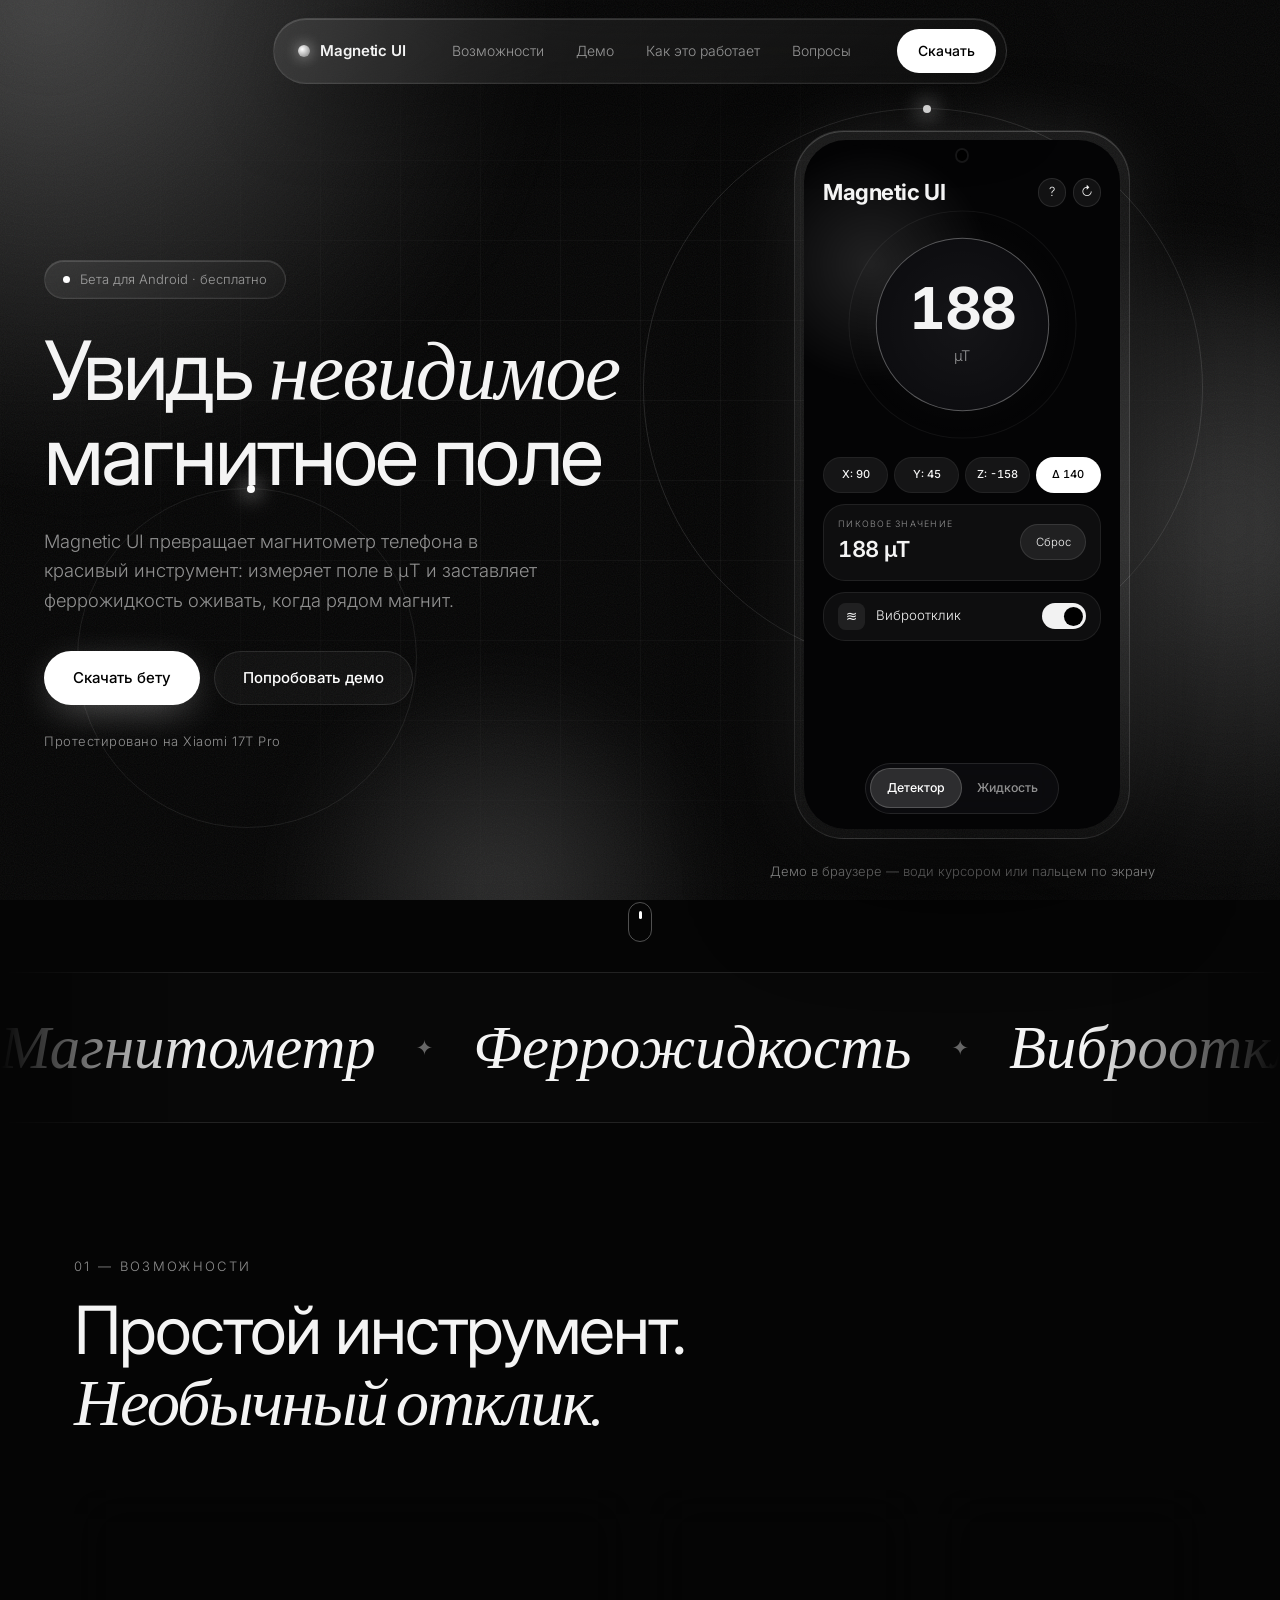
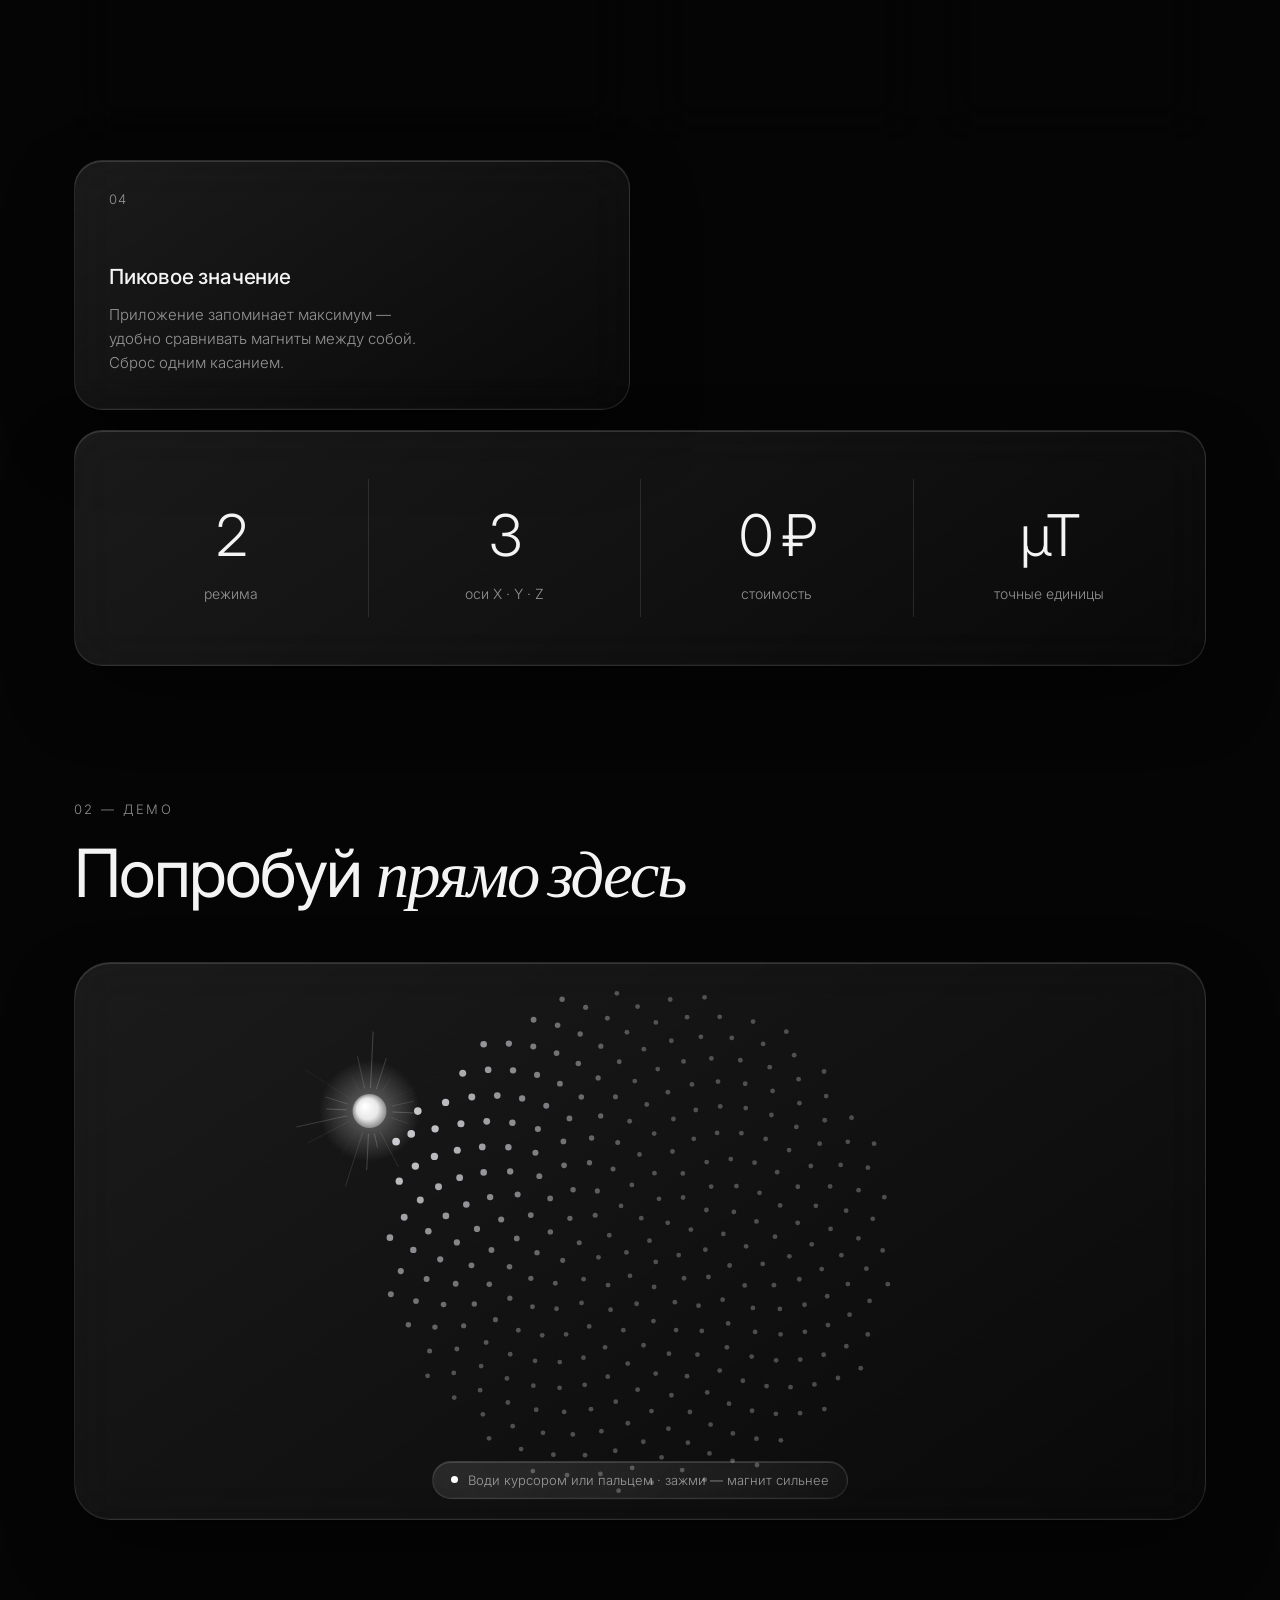
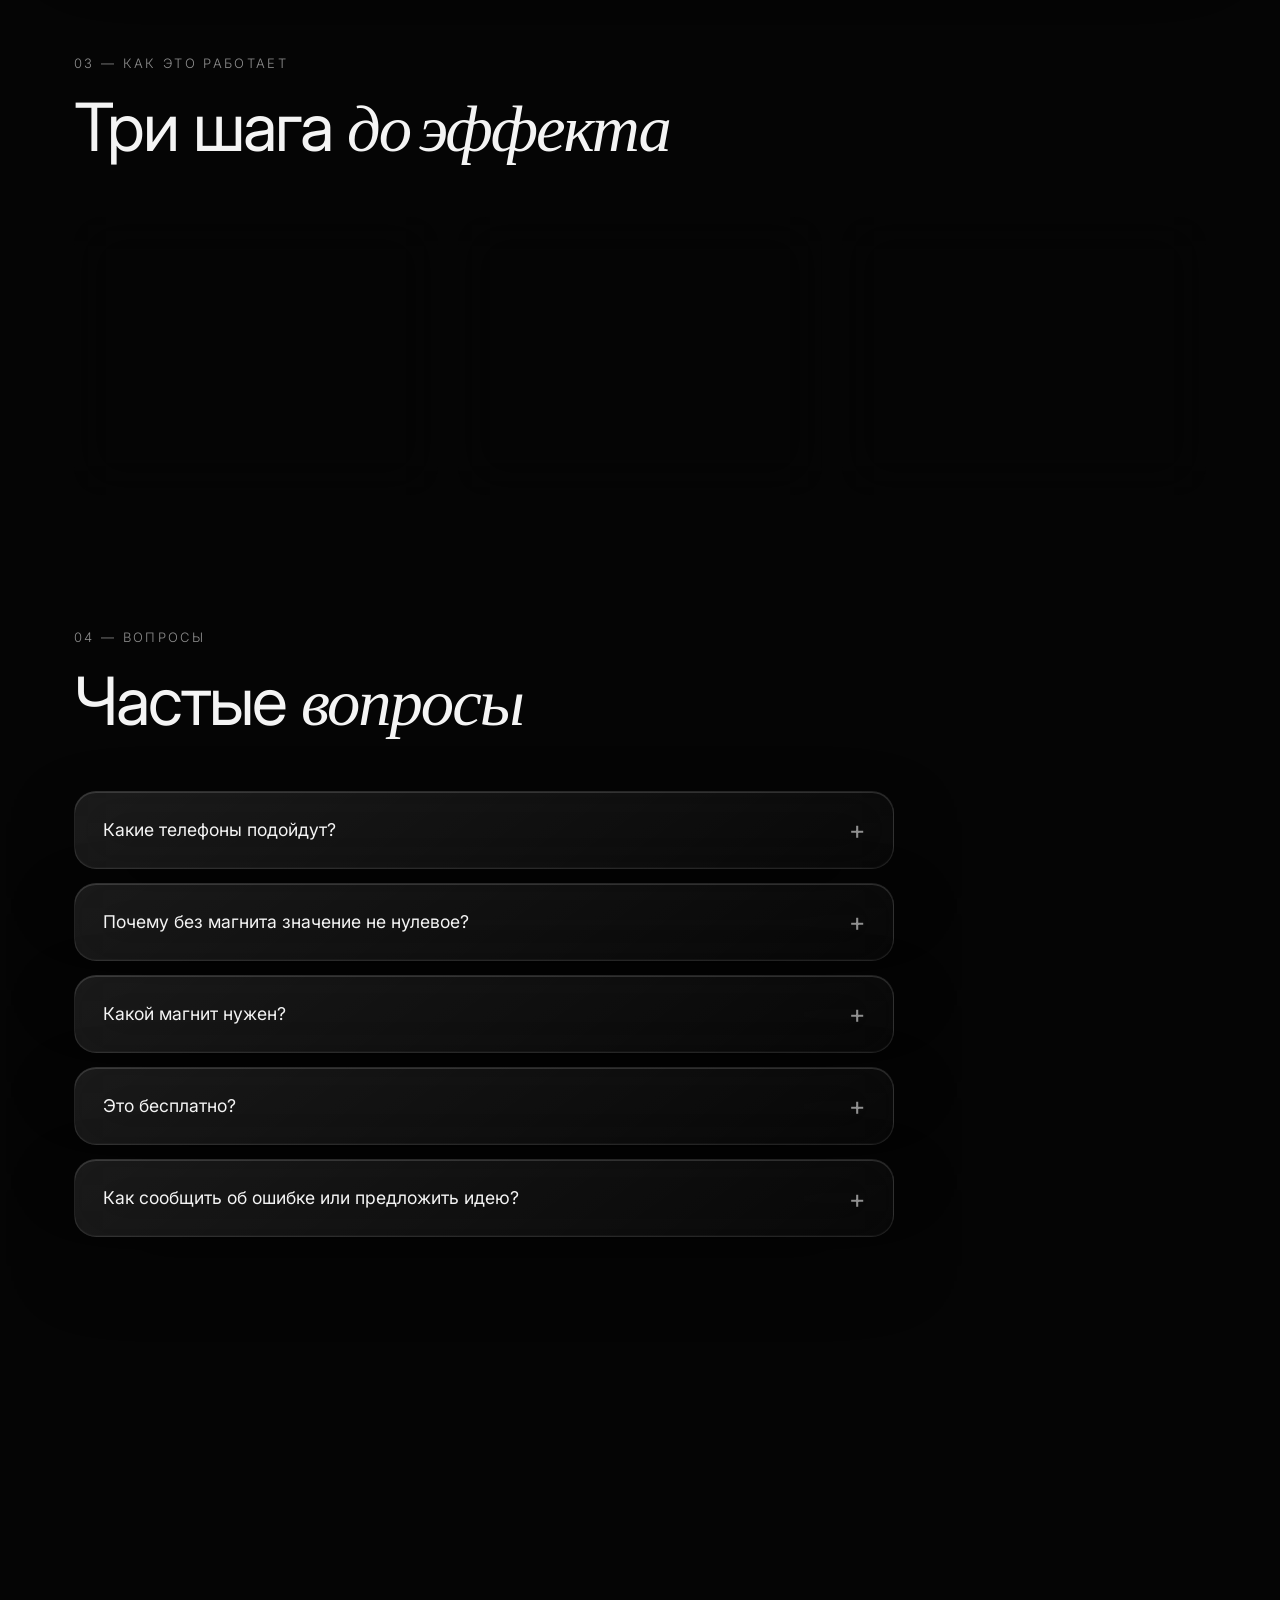
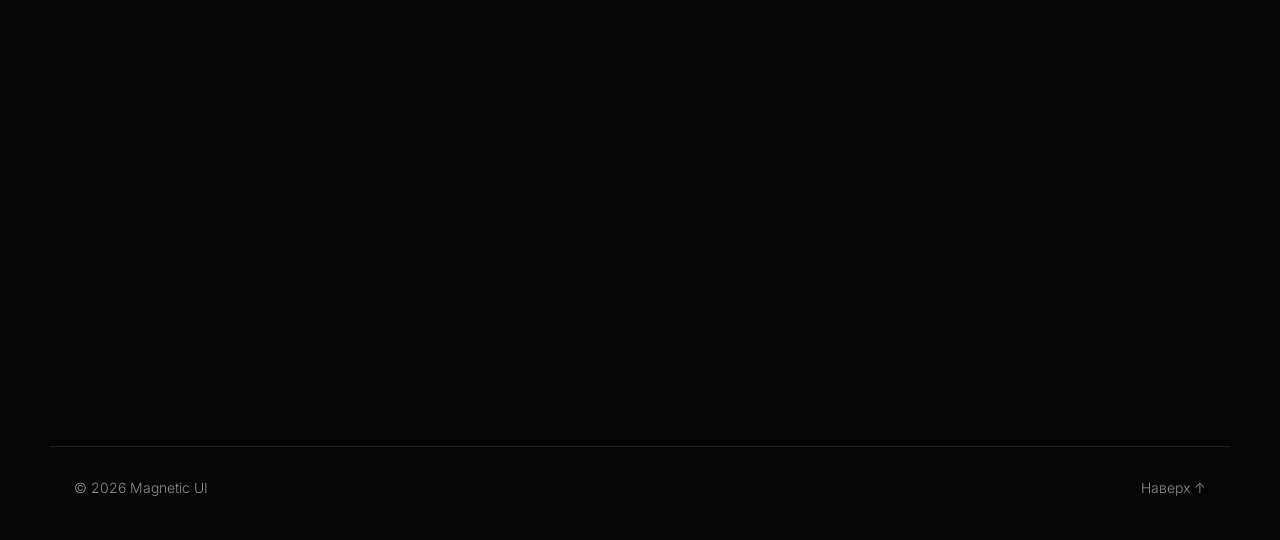
==== index.html @ f14b11e5 "First files" ====
<!DOCTYPE html>
<html lang="ru">
<head>
  <meta charset="UTF-8" />
  <meta name="viewport" content="width=device-width, initial-scale=1" />
  <title>Magnetic UI — увидь невидимое поле</title>
  <meta name="description" content="Magnetic UI превращает магнитометр телефона в красивый инструмент: измеряет поле в µТ и оживляет феррожидкость рядом с магнитом. Бесплатная бета для Android." />
  <meta name="theme-color" content="#050505" />
  <meta property="og:title" content="Magnetic UI — увидь невидимое поле" />
  <meta property="og:description" content="Поднеси магнит к телефону и посмотри, как оживает феррожидкость. Бесплатная бета для Android." />
  <meta property="og:type" content="website" />
  <link rel="preconnect" href="https://fonts.googleapis.com" />
  <link rel="preconnect" href="https://fonts.gstatic.com" crossorigin />
  <link href="https://fonts.googleapis.com/css2?family=Inter:wght@300;400;500;600;700&family=Instrument+Serif:ital@0;1&display=swap" rel="stylesheet" />
  <link rel="stylesheet" href="style.css" />
</head>
<body>

  <div class="progress" aria-hidden="true"></div>

  <div class="bg" aria-hidden="true">
    <div class="orb orb-1"></div>
    <div class="orb orb-2"></div>
    <div class="orb orb-3"></div>
    <div class="ring ring-1"></div>
    <div class="ring ring-2"></div>
    <div class="grid"></div>
    <div class="grain"></div>
  </div>

  <!-- Навигация -->
  <header class="nav-wrap">
    <nav class="nav glass" id="nav">
      <a href="#top" class="logo"><i class="logo-dot"></i>Magnetic UI</a>
      <ul class="links">
        <li><a href="#features">Возможности</a></li>
        <li><a href="#demo">Демо</a></li>
        <li><a href="#how">Как это работает</a></li>
        <li><a href="#faq">Вопросы</a></li>
      </ul>
      <a href="#download" class="btn btn-small magnetic"><span>Скачать</span></a>
    </nav>
  </header>

  <main id="top">

    <!-- HERO -->
    <section class="hero" id="hero">
      <div class="hero-text">
        <div class="pill glass reveal"><i class="dot"></i> Бета для Android · бесплатно</div>

        <h1 class="title" data-split>Увидь <em>невидимое</em> магнитное поле</h1>

        <p class="lead reveal" style="--d:.3s">
          Magnetic UI превращает магнитометр телефона в красивый инструмент:
          измеряет поле в&nbsp;µT и заставляет феррожидкость оживать, когда рядом магнит.
        </p>

        <div class="actions reveal" style="--d:.45s">
          <a href="#download" class="btn btn-solid magnetic"><span>Скачать бету</span></a>
          <a href="#demo" class="btn btn-ghost magnetic"><span>Попробовать демо</span></a>
        </div>

        <p class="meta-line reveal" style="--d:.6s">Протестировано на Xiaomi 17T Pro</p>
      </div>

      <div class="hero-phone reveal" style="--d:.2s">
        <div class="phone glass" id="phone" data-view="detector">
          <div class="screen" id="screen">
            <div class="cam"></div>

            <!-- Вид: Детектор -->
            <div class="view v-detector">
              <div class="glow" id="glow"></div>
              <div class="d-head">
                <h4>Magnetic UI</h4>
                <div class="round-btns"><i>?</i><i>↻</i></div>
              </div>

              <div class="dial" id="dial">
                <div class="dial-num" id="ut">48</div>
                <div class="dial-unit">µT</div>
              </div>

              <div class="chips">
                <span id="cx">X: 0</span>
                <span id="cy">Y: 0</span>
                <span id="cz">Z: 0</span>
                <span class="on" id="cd">Δ 0</span>
              </div>

              <div class="card-mini">
                <div>
                  <small>Пиковое значение</small>
                  <strong id="peak">48 µT</strong>
                </div>
                <button type="button" class="reset" id="reset">Сброс</button>
              </div>

              <div class="card-mini vib">
                <span class="vib-ico">≋</span>
                <span class="vib-label">Виброотклик</span>
                <span class="toggle on" id="toggle"><i></i></span>
              </div>
            </div>

            <!-- Вид: Феррожидкость -->
            <div class="view v-fluid">
              <h4 class="f-title">Феррожидкость</h4>
              <p class="f-sub">Поднесите магнит к экрану</p>
              <div class="f-box"><canvas id="heroCanvas"></canvas></div>
            </div>

            <!-- Переключатель -->
            <div class="tabs" id="tabs">
              <span class="tab-ind"></span>
              <button type="button" data-view="detector" class="active">Детектор</button>
              <button type="button" data-view="fluid">Жидкость</button>
            </div>
          </div>
        </div>
        <p class="phone-cap">Демо в браузере — води курсором или пальцем по экрану</p>
      </div>

      <div class="scroll-hint" aria-hidden="true"><span></span></div>
    </section>

    <!-- Бегущая строка -->
    <section class="marquee" aria-hidden="true">
      <div class="track">
        <span>Магнитометр</span><i>✦</i><span>Феррожидкость</span><i>✦</i><span>Виброотклик</span><i>✦</i><span>Оси X · Y · Z</span><i>✦</i><span>Пик в µT</span><i>✦</i>
        <span>Магнитометр</span><i>✦</i><span>Феррожидкость</span><i>✦</i><span>Виброотклик</span><i>✦</i><span>Оси X · Y · Z</span><i>✦</i><span>Пик в µT</span><i>✦</i>
      </div>
    </section>

    <!-- Возможности -->
    <section class="section" id="features">
      <header class="section-head reveal">
        <span class="eyebrow">01 — Возможности</span>
        <h2>Простой инструмент.<br /><em>Необычный отклик.</em></h2>
      </header>

      <div class="bento">
        <article class="card glass spot reveal tilt span-2">
          <span class="num">01</span>
          <h3>Детектор поля</h3>
          <p>Значение в µT в реальном времени, оси X, Y, Z и общее отклонение Δ. Плавный счётчик и пульсирующее кольцо.</p>
        </article>

        <article class="card glass spot reveal tilt" style="--d:.08s">
          <span class="num">02</span>
          <h3>Феррожидкость</h3>
          <p>Частицы тянутся к магниту — красиво и завораживает.</p>
        </article>

        <article class="card glass spot reveal tilt" style="--d:.16s">
          <span class="num">03</span>
          <h3>Виброотклик</h3>
          <p>Телефон мягко вибрирует, когда магнит рядом.</p>
        </article>

        <article class="card glass spot reveal tilt span-2" style="--d:.24s">
          <span class="num">04</span>
          <h3>Пиковое значение</h3>
          <p>Приложение запоминает максимум — удобно сравнивать магниты между собой. Сброс одним касанием.</p>
        </article>
      </div>
    </section>

    <!-- Цифры -->
    <section class="section stats-wrap">
      <div class="stats glass spot reveal">
        <div><strong>2</strong><span>режима</span></div>
        <div><strong>3</strong><span>оси X · Y · Z</span></div>
        <div><strong>0&nbsp;₽</strong><span>стоимость</span></div>
        <div><strong>µT</strong><span>точные единицы</span></div>
      </div>
    </section>

    <!-- Демо -->
    <section class="section" id="demo">
      <header class="section-head reveal">
        <span class="eyebrow">02 — Демо</span>
        <h2>Попробуй <em>прямо здесь</em></h2>
      </header>

      <div class="demo glass spot reveal">
        <canvas id="demoCanvas"></canvas>
        <div class="demo-hint pill glass"><i class="dot"></i> Води курсором или пальцем · зажми — магнит сильнее</div>
      </div>
    </section>

    <!-- Как это работает -->
    <section class="section" id="how">
      <header class="section-head reveal">
        <span class="eyebrow">03 — Как это работает</span>
        <h2>Три шага <em>до эффекта</em></h2>
      </header>

      <div class="steps">
        <div class="step glass spot reveal"><b>I</b><h3>Скачай бету</h3><p>Установи APK на Android. Приложение бесплатное.</p></div>
        <div class="step glass spot reveal" style="--d:.08s"><b>II</b><h3>Выбери режим</h3><p>«Детектор» для измерений или «Жидкость» для красоты.</p></div>
        <div class="step glass spot reveal" style="--d:.16s"><b>III</b><h3>Поднеси магнит</h3><p>На тестовом телефоне магнитометр находится за левым верхним углом экрана. Прикладывай магнит прямо туда.</p></div>
      </div>
    </section>

    <!-- FAQ -->
    <section class="section" id="faq">
      <header class="section-head reveal">
        <span class="eyebrow">04 — Вопросы</span>
        <h2>Частые <em>вопросы</em></h2>
      </header>

      <div class="faq">
        <details class="glass reveal">
          <summary>Какие телефоны подойдут?</summary>
          <p>Любой Android-смартфон со встроенным магнитометром — он есть почти во всех современных моделях. Приложение тестировалось на Xiaomi 17T Pro. Положение датчика на других моделях может отличаться.</p>
        </details>
        <details class="glass reveal" style="--d:.06s">
          <summary>Почему без магнита значение не нулевое?</summary>
          <p>Датчик всегда измеряет магнитное поле Земли — обычно около 25–65 µT. Это нормально и означает, что всё работает.</p>
        </details>
        <details class="glass reveal" style="--d:.12s">
          <summary>Какой магнит нужен?</summary>
          <p>Подойдёт любой: от холодильника, неодимовый, из колонки. Чем он сильнее, тем ярче отклик. Сильные магниты держите подальше от банковских карт, часов и медицинских имплантов.</p>
        </details>
        <details class="glass reveal" style="--d:.18s">
          <summary>Это бесплатно?</summary>
          <p>Да, бета-версия полностью бесплатна.</p>
        </details>
        <details class="glass reveal" style="--d:.24s">
          <summary>Как сообщить об ошибке или предложить идею?</summary>
          <p>Напиши на <a href="mailto:ila491501@gmail.com">ila491501@gmail.com</a> — отвечу и учту в следующих версиях.</p>
        </details>
      </div>
    </section>

    <!-- Скачать -->
    <section class="section" id="download">
      <div class="cta glass spot reveal">
        <span class="eyebrow">05 — Скачать</span>
        <h2>Бета уже <em>доступна</em></h2>
        <p>Для Android. Бесплатно. Помоги сделать приложение лучше — напиши, что понравилось и что сломалось.</p>

        <div class="actions">
          <!-- ЗАМЕНИ ссылку на свою: GitHub Releases, RuStore или Google Play -->
          <a href="https://github.com/ВАШ_ЛОГИН/ВАШ_РЕПОЗИТОРИЙ/releases/latest" class="btn btn-solid btn-big magnetic" id="apk"><span>Скачать APK</span></a>
          <a href="mailto:ila491501@gmail.com?subject=Magnetic%20UI%20—%20отзыв" class="btn btn-ghost btn-big magnetic"><span>Оставить отзыв</span></a>
        </div>

        <p class="note">Перед установкой APK разреши установку из неизвестных источников в настройках телефона.</p>
      </div>
    </section>
  </main>

  <footer class="footer">
    <span>© <span id="year">2026</span> Magnetic UI</span>
    <a href="#top" class="to-top">Наверх ↑</a>
  </footer>

  <script src="script.js"></script>
</body>
</html>
---- style.css ----
/* ============ Переменные ============ */
:root {
  --bg: #050505;
  --fg: #f4f4f4;
  --muted: rgba(255, 255, 255, 0.55);
  --stroke: rgba(255, 255, 255, 0.1);
  --ease: cubic-bezier(0.22, 1, 0.36, 1);
  --radius: 28px;
  --serif: "Instrument Serif", Georgia, serif;
  --sans: "Inter", system-ui, -apple-system, "Segoe UI", sans-serif;
}

*, *::before, *::after { box-sizing: border-box; margin: 0; padding: 0; }
html { scroll-behavior: smooth; -webkit-text-size-adjust: 100%; }
body {
  font-family: var(--sans); background: var(--bg); color: var(--fg);
  line-height: 1.6; font-weight: 300; overflow-x: hidden; -webkit-font-smoothing: antialiased;
}
a { color: inherit; text-decoration: none; }
ul { list-style: none; }
button { font: inherit; color: inherit; background: none; border: 0; cursor: pointer; }
em { font-family: var(--serif); font-style: italic; font-weight: 400; }
::selection { background: #fff; color: #000; }

.progress { position: fixed; top: 0; left: 0; height: 2px; width: 100%; background: #fff; transform-origin: 0 50%; transform: scaleX(0); z-index: 100; opacity: .8; }

/* ============ Фон ============ */
.bg { position: fixed; inset: 0; z-index: -1; overflow: hidden; pointer-events: none; }
.orb { position: absolute; border-radius: 50%; will-change: transform; }
.orb-1 { width: 62vmax; height: 62vmax; left: -18vmax; top: -22vmax; background: radial-gradient(circle at 35% 35%, rgba(255,255,255,.26), rgba(255,255,255,.04) 55%, transparent 70%); filter: blur(30px); animation: float1 22s ease-in-out infinite alternate; }
.orb-2 { width: 50vmax; height: 50vmax; right: -16vmax; top: 30vh; background: radial-gradient(circle at 60% 40%, rgba(255,255,255,.2), rgba(160,160,160,.05) 55%, transparent 70%); filter: blur(40px); animation: float2 28s ease-in-out infinite alternate; }
.orb-3 { width: 38vmax; height: 38vmax; left: 20vw; bottom: -18vmax; background: radial-gradient(circle, rgba(255,255,255,.17), transparent 65%); filter: blur(36px); animation: float3 24s ease-in-out infinite alternate; }
.ring { position: absolute; border-radius: 50%; border: 1px solid rgba(255,255,255,.12); }
.ring-1 { width: 560px; height: 560px; right: 6vw; top: 12vh; animation: spin 60s linear infinite; }
.ring-2 { width: 340px; height: 340px; left: 6vw; bottom: 8vh; animation: spin 80s linear infinite reverse; border-color: rgba(255,255,255,.08); }
.ring::after { content: ""; position: absolute; top: -4px; left: 50%; width: 8px; height: 8px; border-radius: 50%; background: #fff; box-shadow: 0 0 20px 4px rgba(255,255,255,.5); }
.grid {
  position: absolute; inset: 0;
  background-image: linear-gradient(rgba(255,255,255,.035) 1px, transparent 1px), linear-gradient(90deg, rgba(255,255,255,.035) 1px, transparent 1px);
  background-size: 80px 80px;
  -webkit-mask-image: radial-gradient(ellipse at center, #000 20%, transparent 75%);
  mask-image: radial-gradient(ellipse at center, #000 20%, transparent 75%);
}
.grain {
  position: absolute; inset: -50%; opacity: .07;
  background-image: url("data:image/svg+xml;utf8,<svg xmlns='http://www.w3.org/2000/svg' width='160' height='160'><filter id='n'><feTurbulence type='fractalNoise' baseFrequency='.9' numOctaves='2' stitchTiles='stitch'/></filter><rect width='100%' height='100%' filter='url(%23n)'/></svg>");
  animation: grain 1.2s steps(6) infinite;
}
@keyframes float1 { to { transform: translate3d(8vmax, 10vmax, 0) scale(1.1); } }
@keyframes float2 { to { transform: translate3d(-10vmax, -8vmax, 0) scale(1.15); } }
@keyframes float3 { to { transform: translate3d(12vmax, -6vmax, 0) scale(.9); } }
@keyframes spin { to { transform: rotate(360deg); } }
@keyframes grain { 0%{transform:translate(0,0)} 20%{transform:translate(-4%,3%)} 40%{transform:translate(3%,-4%)} 60%{transform:translate(-3%,-2%)} 80%{transform:translate(4%,4%)} 100%{transform:translate(0,0)} }

/* ============ Стекло ============ */
.glass {
  position: relative;
  background: linear-gradient(145deg, rgba(255,255,255,.09), rgba(255,255,255,.02));
  -webkit-backdrop-filter: blur(26px) saturate(150%);
  backdrop-filter: blur(26px) saturate(150%);
  border: 1px solid var(--stroke);
  box-shadow: inset 0 1px 0 rgba(255,255,255,.14), inset 0 -1px 0 rgba(255,255,255,.03), 0 30px 80px -20px rgba(0,0,0,.7);
}
.spot { overflow: hidden; isolation: isolate; }
.spot::before {
  content: ""; position: absolute; inset: 0; z-index: -1;
  background: radial-gradient(420px circle at var(--mx, 50%) var(--my, 50%), rgba(255,255,255,.14), transparent 45%);
  opacity: 0; transition: opacity .5s var(--ease);
}
.spot:hover::before { opacity: 1; }

/* ============ Навигация ============ */
.nav-wrap { position: fixed; top: 18px; left: 0; right: 0; z-index: 50; display: flex; justify-content: center; padding: 0 16px; }
.nav { display: flex; align-items: center; gap: 32px; padding: 10px 10px 10px 24px; border-radius: 999px; animation: dropIn 1s var(--ease) both .2s; transition: background .5s; }
.nav.scrolled { background: linear-gradient(145deg, rgba(255,255,255,.12), rgba(255,255,255,.04)); }
.logo { display: flex; align-items: center; gap: 10px; font-weight: 600; font-size: 15px; letter-spacing: -.01em; white-space: nowrap; }
.logo-dot { width: 12px; height: 12px; border-radius: 50%; background: radial-gradient(circle at 35% 35%, #fff, #777); box-shadow: 0 0 14px rgba(255,255,255,.6); }
.links { display: flex; gap: 4px; }
.links a { display: block; padding: 8px 14px; border-radius: 999px; font-size: 14px; color: var(--muted); transition: color .3s, background .3s; }
.links a:hover { color: #fff; background: rgba(255,255,255,.08); }
@keyframes dropIn { from { opacity: 0; transform: translateY(-30px); } }

/* ============ Кнопки ============ */
.btn {
  position: relative; display: inline-flex; align-items: center; justify-content: center;
  padding: 14px 28px; border-radius: 999px; font-size: 15px; font-weight: 500;
  border: 1px solid transparent; overflow: hidden;
  transition: transform .5s var(--ease), background .4s, border-color .4s, box-shadow .4s; will-change: transform;
}
.btn span { position: relative; display: block; transition: transform .5s var(--ease); }
.btn-small { padding: 10px 20px; font-size: 14px; background: #fff; color: #000; }
.btn-small:hover { background: #e6e6e6; }
.btn-solid { background: #fff; color: #000; box-shadow: 0 10px 40px -10px rgba(255,255,255,.4); }
.btn-solid:hover { box-shadow: 0 14px 50px -8px rgba(255,255,255,.6); }
.btn-ghost { color: #fff; border-color: var(--stroke); background: rgba(255,255,255,.04); -webkit-backdrop-filter: blur(16px); backdrop-filter: blur(16px); }
.btn-ghost:hover { background: rgba(255,255,255,.12); border-color: rgba(255,255,255,.3); }
.btn-big { padding: 18px 38px; font-size: 16px; }

/* ============ Hero ============ */
.hero {
  position: relative; min-height: 100svh; max-width: 1240px; margin: 0 auto;
  display: grid; grid-template-columns: 1.05fr .95fr; align-items: center; gap: 40px;
  padding: 130px 24px 90px;
}
.pill { display: inline-flex; align-items: center; gap: 10px; padding: 8px 18px; border-radius: 999px; font-size: 13px; color: var(--muted); margin-bottom: 30px; }
.dot { width: 7px; height: 7px; border-radius: 50%; background: #fff; box-shadow: 0 0 0 0 rgba(255,255,255,.6); animation: pulse 2s infinite; flex: none; }
@keyframes pulse { 70% { box-shadow: 0 0 0 10px rgba(255,255,255,0); } 100% { box-shadow: 0 0 0 0 rgba(255,255,255,0); } }

.title { font-size: clamp(2.7rem, 6.4vw, 5.8rem); line-height: 1.03; font-weight: 400; letter-spacing: -.035em; }
.title em { letter-spacing: -.02em; }
.word { display: inline-block; overflow: hidden; vertical-align: top; padding-bottom: .12em; margin-bottom: -.12em; }
.word > span { display: inline-block; transform: translateY(110%); opacity: 0; transition: transform 1.2s var(--ease), opacity 1.2s var(--ease); transition-delay: calc(var(--i) * 70ms + 200ms); }
.is-in .word > span { transform: none; opacity: 1; }

.lead { max-width: 520px; margin-top: 28px; font-size: clamp(1rem, 1.5vw, 1.15rem); color: var(--muted); }
.actions { display: flex; gap: 14px; margin-top: 36px; flex-wrap: wrap; }
.meta-line { margin-top: 26px; font-size: 13px; color: var(--muted); letter-spacing: .04em; }

.scroll-hint { position: absolute; bottom: 30px; left: 50%; translate: -50% 0; width: 24px; height: 40px; border: 1px solid rgba(255,255,255,.3); border-radius: 14px; }
.scroll-hint span { position: absolute; top: 8px; left: 50%; width: 3px; height: 8px; margin-left: -1.5px; border-radius: 2px; background: #fff; animation: wheel 1.8s var(--ease) infinite; }
@keyframes wheel { 0% { opacity: 0; transform: translateY(0); } 30% { opacity: 1; } 100% { opacity: 0; transform: translateY(14px); } }

/* ============ Телефон ============ */
.hero-phone { display: flex; flex-direction: column; align-items: center; gap: 22px; }
.phone {
  width: clamp(270px, 28vw, 336px); aspect-ratio: 9 / 19; padding: 9px; border-radius: 50px;
  animation: bob 8s ease-in-out infinite alternate;
  box-shadow: inset 0 1px 0 rgba(255,255,255,.2), 0 50px 120px -20px rgba(0,0,0,.9), 0 0 90px -30px rgba(255,255,255,.25);
}
@keyframes bob { to { translate: 0 -14px; } }
.screen {
  position: relative; width: 100%; height: 100%; border-radius: 42px; overflow: hidden;
  background: #040405; container-type: inline-size; touch-action: pan-y; cursor: crosshair; user-select: none; -webkit-user-select: none;
}
.cam { position: absolute; top: 3.2cqw; left: 50%; width: 3.4cqw; height: 3.4cqw; margin-left: -1.7cqw; border-radius: 50%; background: #000; box-shadow: 0 0 0 .6cqw rgba(255,255,255,.08); z-index: 5; }

.view { position: absolute; inset: 0; padding: 11cqw 6cqw 24cqw; display: flex; flex-direction: column; transition: opacity .6s var(--ease), transform .7s var(--ease), filter .6s var(--ease); }
[data-view="detector"] .v-fluid, [data-view="fluid"] .v-detector { opacity: 0; transform: scale(.96) translateY(2cqw); filter: blur(8px); pointer-events: none; }

/* Детектор */
.glow { position: absolute; width: 90cqw; height: 90cqw; margin: -45cqw 0 0 -45cqw; border-radius: 50%; background: radial-gradient(circle, rgba(255,255,255,.34), transparent 62%); pointer-events: none; opacity: .3; will-change: transform, opacity; left: 0; top: 0; }
.d-head { display: flex; justify-content: space-between; align-items: center; position: relative; }
.d-head h4 { font-size: 7cqw; font-weight: 700; letter-spacing: -.02em; }
.round-btns { display: flex; gap: 2cqw; }
.round-btns i { width: 9cqw; height: 9cqw; border-radius: 50%; display: grid; place-items: center; font-style: normal; font-size: 4cqw; background: rgba(255,255,255,.06); border: 1px solid rgba(255,255,255,.1); }

.dial { position: relative; width: 54cqw; aspect-ratio: 1; margin: 9cqw auto 0; border-radius: 50%; background: #0c0c0f; border: 1px solid rgba(255,255,255,.22); display: flex; flex-direction: column; align-items: center; justify-content: center; transition: transform .25s linear, border-color .25s linear; }
.dial::before { content: ""; position: absolute; inset: -9cqw; border-radius: 50%; border: 1px solid rgba(255,255,255,.06); background: radial-gradient(circle, rgba(255,255,255,.04), transparent 70%); }
.dial-num { position: relative; font-size: 18cqw; font-weight: 700; line-height: 1; letter-spacing: -.04em; font-variant-numeric: tabular-nums; }
.dial-unit { position: relative; font-size: 4.6cqw; color: var(--muted); margin-top: 2cqw; }

.chips { display: grid; grid-template-columns: repeat(4, 1fr); gap: 1.8cqw; margin-top: 15cqw; position: relative; }
.chips span { text-align: center; padding: 2.6cqw 0; border-radius: 99px; font-size: 3.5cqw; font-weight: 500; background: rgba(255,255,255,.07); border: 1px solid rgba(255,255,255,.06); font-variant-numeric: tabular-nums; white-space: nowrap; }
.chips .on { background: #fff; color: #000; }

.card-mini { position: relative; margin-top: 3.5cqw; padding: 4cqw 4.5cqw; border-radius: 7cqw; background: rgba(255,255,255,.045); border: 1px solid rgba(255,255,255,.08); display: flex; justify-content: space-between; align-items: center; }
.card-mini small { display: block; font-size: 2.8cqw; letter-spacing: .14em; text-transform: uppercase; color: var(--muted); }
.card-mini strong { font-size: 7cqw; font-weight: 600; letter-spacing: -.02em; font-variant-numeric: tabular-nums; }
.reset { padding: 2.6cqw 4.5cqw; border-radius: 99px; font-size: 3.6cqw; background: rgba(255,255,255,.08); border: 1px solid rgba(255,255,255,.1); transition: background .3s; }
.reset:hover { background: rgba(255,255,255,.16); }
.vib { justify-content: flex-start; gap: 3.5cqw; padding: 3.2cqw 4.5cqw; }
.vib-ico { width: 8.5cqw; height: 8.5cqw; border-radius: 2.4cqw; display: grid; place-items: center; font-size: 4.4cqw; background: rgba(255,255,255,.08); }
.vib-label { font-size: 4.2cqw; flex: 1; }
.toggle { width: 14cqw; height: 8cqw; border-radius: 99px; background: rgba(255,255,255,.14); position: relative; transition: background .4s var(--ease); cursor: pointer; }
.toggle i { position: absolute; top: 1cqw; left: 1cqw; width: 6cqw; height: 6cqw; border-radius: 50%; background: #000; transition: transform .45s var(--ease); }
.toggle.on { background: #f2f2f2; }
.toggle.on i { transform: translateX(6cqw); }

/* Жидкость */
.f-title { text-align: center; font-size: 8.6cqw; font-weight: 700; letter-spacing: -.02em; margin-top: 12cqw; }
.f-sub { text-align: center; font-size: 3.8cqw; letter-spacing: .08em; color: var(--muted); margin-top: 2cqw; }
.f-box { position: relative; flex: 1; margin-top: 7cqw; border-radius: 9cqw; border: 1px solid rgba(255,255,255,.1); background: #08080a; overflow: hidden; }
.f-box canvas { position: absolute; inset: 0; width: 100%; height: 100%; display: block; }

/* Вкладки */
.tabs { position: absolute; left: 50%; bottom: 5cqw; transform: translateX(-50%); z-index: 6; display: flex; padding: 1.4cqw; border-radius: 99px; background: rgba(14,14,17,.8); border: 1px solid rgba(255,255,255,.1); -webkit-backdrop-filter: blur(14px); backdrop-filter: blur(14px); }
.tabs button { position: relative; z-index: 1; width: 29cqw; padding: 3.2cqw 0; font-size: 3.9cqw; font-weight: 500; color: var(--muted); transition: color .4s; }
.tabs button.active { color: #fff; }
.tab-ind { position: absolute; top: 1.4cqw; bottom: 1.4cqw; left: 1.4cqw; width: 29cqw; border-radius: 99px; background: rgba(255,255,255,.14); border: 1px solid rgba(255,255,255,.18); transition: transform .6s var(--ease); }
[data-view="fluid"] .tab-ind { transform: translateX(100%); }

.phone-cap { font-size: 13px; color: var(--muted); text-align: center; }

/* ============ Бегущая строка ============ */
.marquee { overflow: hidden; padding: 26px 0; border-block: 1px solid var(--stroke); background: rgba(255,255,255,.015); -webkit-mask-image: linear-gradient(90deg, transparent, #000 15%, #000 85%, transparent); mask-image: linear-gradient(90deg, transparent, #000 15%, #000 85%, transparent); }
.track { display: flex; width: max-content; gap: 40px; align-items: center; animation: scroll 42s linear infinite; }
.track span { font-family: var(--serif); font-size: clamp(2rem, 5vw, 3.8rem); font-style: italic; white-space: nowrap; }
.track i { font-style: normal; opacity: .4; font-size: 1.3rem; }
@keyframes scroll { to { transform: translateX(-50%); } }

/* ============ Секции ============ */
.section { max-width: 1180px; margin: 0 auto; padding: 130px 24px 0; }
.section-head { margin-bottom: 52px; }
.eyebrow { display: inline-block; font-size: 13px; letter-spacing: .18em; text-transform: uppercase; color: var(--muted); margin-bottom: 18px; }
h2 { font-size: clamp(2.2rem, 5.2vw, 4.2rem); line-height: 1.06; letter-spacing: -.03em; font-weight: 400; }
h3 { font-size: 1.3rem; font-weight: 500; letter-spacing: -.01em; }

/* Bento */
.bento { display: grid; grid-template-columns: repeat(4, 1fr); gap: 20px; }
.card { padding: 34px; border-radius: var(--radius); min-height: 250px; display: flex; flex-direction: column; justify-content: flex-end; }
.span-2 { grid-column: span 2; }
.card .num { position: absolute; top: 28px; left: 34px; font-size: 13px; color: var(--muted); letter-spacing: .1em; }
.card h3 { margin-bottom: 10px; }
.card p { color: var(--muted); font-size: 15px; max-width: 36ch; }

/* Цифры */
.stats-wrap { padding-top: 20px; }
.stats { display: grid; grid-template-columns: repeat(4, 1fr); border-radius: var(--radius); padding: 48px 20px; }
.stats > div { text-align: center; padding: 10px; }
.stats > div + div { border-left: 1px solid var(--stroke); }
.stats strong { display: block; font-size: clamp(2.2rem, 5vw, 3.6rem); font-weight: 300; letter-spacing: -.04em; }
.stats span { color: var(--muted); font-size: 14px; }

/* Демо */
.demo { height: clamp(380px, 62vh, 560px); border-radius: 36px; cursor: crosshair; touch-action: pan-y; user-select: none; -webkit-user-select: none; }
.demo canvas { position: absolute; inset: 0; width: 100%; height: 100%; display: block; }
.demo-hint { position: absolute; left: 50%; bottom: 20px; transform: translateX(-50%); margin: 0; white-space: nowrap; z-index: 2; pointer-events: none; }

/* Шаги */
.steps { display: grid; grid-template-columns: repeat(3, 1fr); gap: 20px; }
.step { padding: 32px 28px 36px; border-radius: var(--radius); }
.step b { display: block; font-family: var(--serif); font-style: italic; font-weight: 400; font-size: 3.4rem; line-height: 1; margin-bottom: 40px; }
.step h3 { margin-bottom: 8px; }
.step p { color: var(--muted); font-size: 15px; }

/* FAQ */
.faq { display: grid; gap: 14px; max-width: 820px; }
.faq details { border-radius: 22px; padding: 0 28px; transition: background .4s; }
.faq summary { list-style: none; cursor: pointer; padding: 24px 0; font-size: 1.1rem; font-weight: 400; display: flex; justify-content: space-between; align-items: center; gap: 20px; }
.faq summary::-webkit-details-marker { display: none; }
.faq summary::after { content: "+"; font-size: 1.6rem; line-height: 1; color: var(--muted); transition: transform .5s var(--ease); flex: none; }
.faq details[open] summary::after { transform: rotate(45deg); color: #fff; }
.faq details p { padding: 0 0 26px; color: var(--muted); font-size: 15px; animation: fadeDown .6s var(--ease); }
.faq details a { color: #fff; border-bottom: 1px solid rgba(255,255,255,.4); }
@keyframes fadeDown { from { opacity: 0; transform: translateY(-8px); } }

/* CTA */
.cta { text-align: center; padding: clamp(50px, 9vw, 100px) 24px; border-radius: 40px; }
.cta p { color: var(--muted); max-width: 460px; margin: 22px auto 0; }
.cta .actions { justify-content: center; margin-top: 38px; }
.cta .note { font-size: 13px; margin-top: 26px; opacity: .8; }

/* Футер */
.footer { max-width: 1180px; margin: 120px auto 0; padding: 30px 24px 40px; display: flex; justify-content: space-between; gap: 16px; flex-wrap: wrap; border-top: 1px solid var(--stroke); color: var(--muted); font-size: 14px; }
.to-top { transition: color .3s, transform .4s var(--ease); }
.to-top:hover { color: #fff; transform: translateY(-3px); }

/* Появление */
.reveal { opacity: 0; transform: translateY(46px) scale(.98); filter: blur(12px); transition: opacity 1.1s var(--ease), transform 1.1s var(--ease), filter 1.1s var(--ease); transition-delay: var(--d, 0s); }
.reveal.is-in { opacity: 1; transform: none; filter: blur(0); }
.tilt { transition: transform .6s var(--ease), opacity 1.1s var(--ease), filter 1.1s var(--ease); }
.tilt.is-in.tilting { transition: transform .12s linear, opacity 1.1s var(--ease), filter 1.1s var(--ease); }

/* ============ Адаптив ============ */
@media (max-width: 960px) {
  .hero { grid-template-columns: 1fr; text-align: center; padding-top: 120px; }
  .hero-text { display: flex; flex-direction: column; align-items: center; }
  .lead { margin-inline: auto; }
  .actions { justify-content: center; }
  .phone { width: min(300px, 74vw); }
  .scroll-hint { display: none; }
  .bento { grid-template-columns: repeat(2, 1fr); }
  .steps { grid-template-columns: 1fr; }
}
@media (max-width: 720px) {
  .links { display: none; }
  .nav { gap: 20px; }
  .section { padding-top: 90px; }
  .bento { grid-template-columns: 1fr; }
  .span-2 { grid-column: auto; }
  .card { min-height: 210px; }
  .stats { grid-template-columns: repeat(2, 1fr); gap: 10px 0; }
  .stats > div:nth-child(3) { border-left: 0; }
  .demo-hint { font-size: 12px; white-space: normal; text-align: center; width: calc(100% - 32px); justify-content: center; }
  .grid { background-size: 56px 56px; }
  .ring-1 { width: 320px; height: 320px; }
}
@supports not ((backdrop-filter: blur(1px)) or (-webkit-backdrop-filter: blur(1px))) { .glass { background: rgba(24,24,24,.9); } }
@media (prefers-reduced-motion: reduce) {
  *, *::before, *::after { animation-duration: .001ms !important; animation-iteration-count: 1 !important; transition-duration: .001ms !important; scroll-behavior: auto !important; }
  .reveal { opacity: 1; transform: none; filter: none; }
  .word > span { transform: none; opacity: 1; }
}
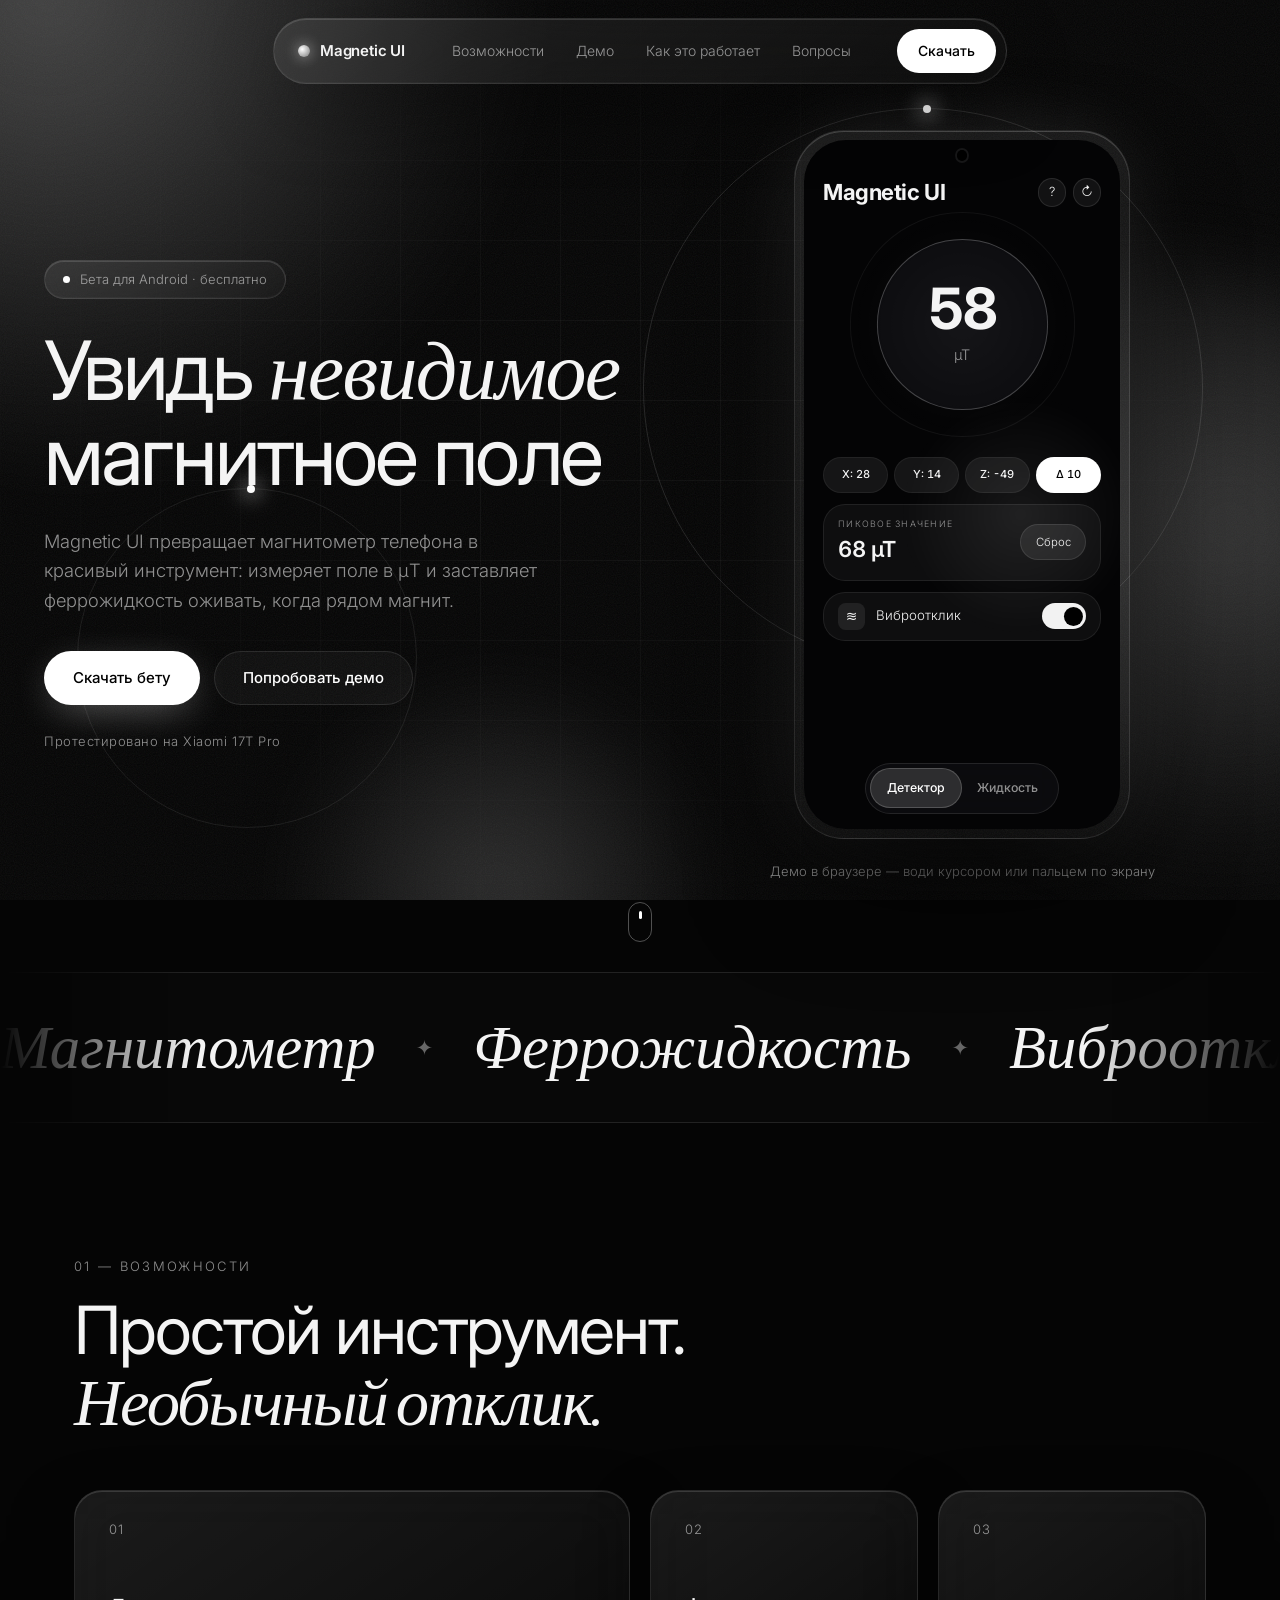
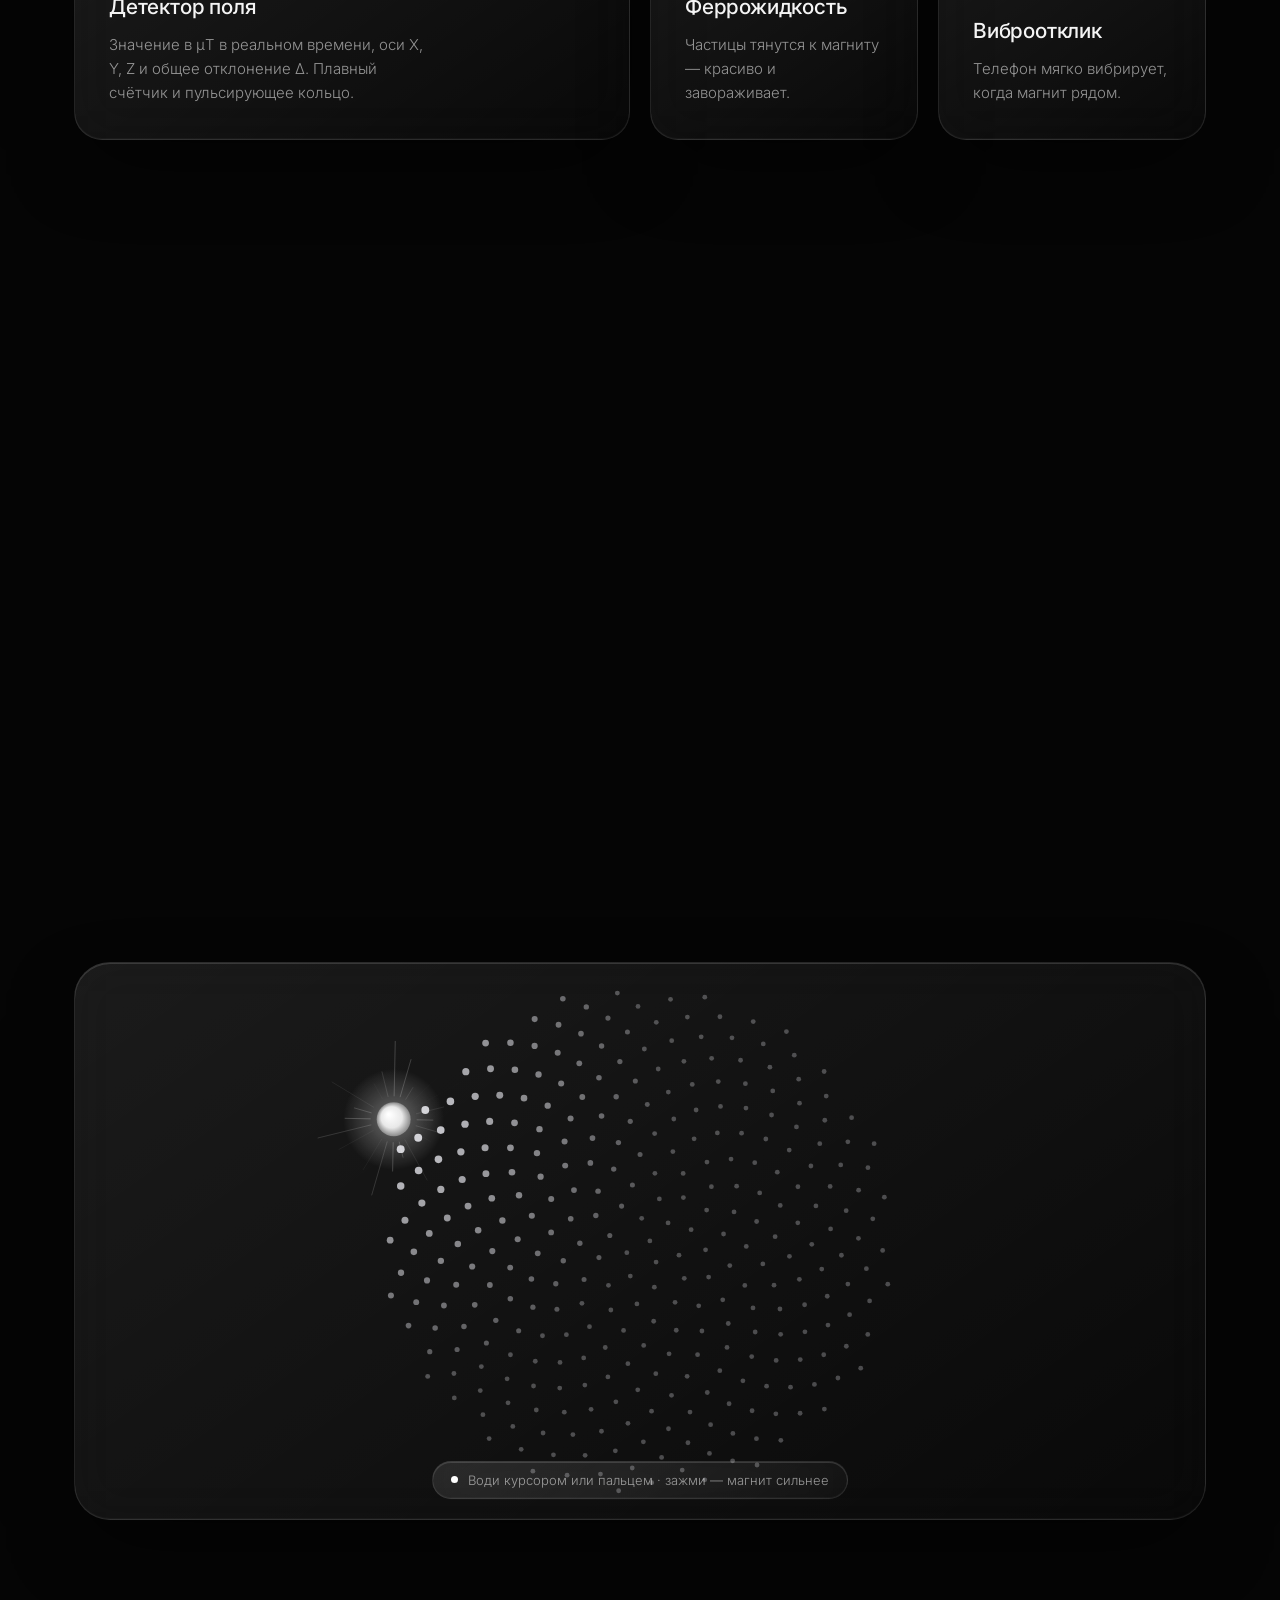
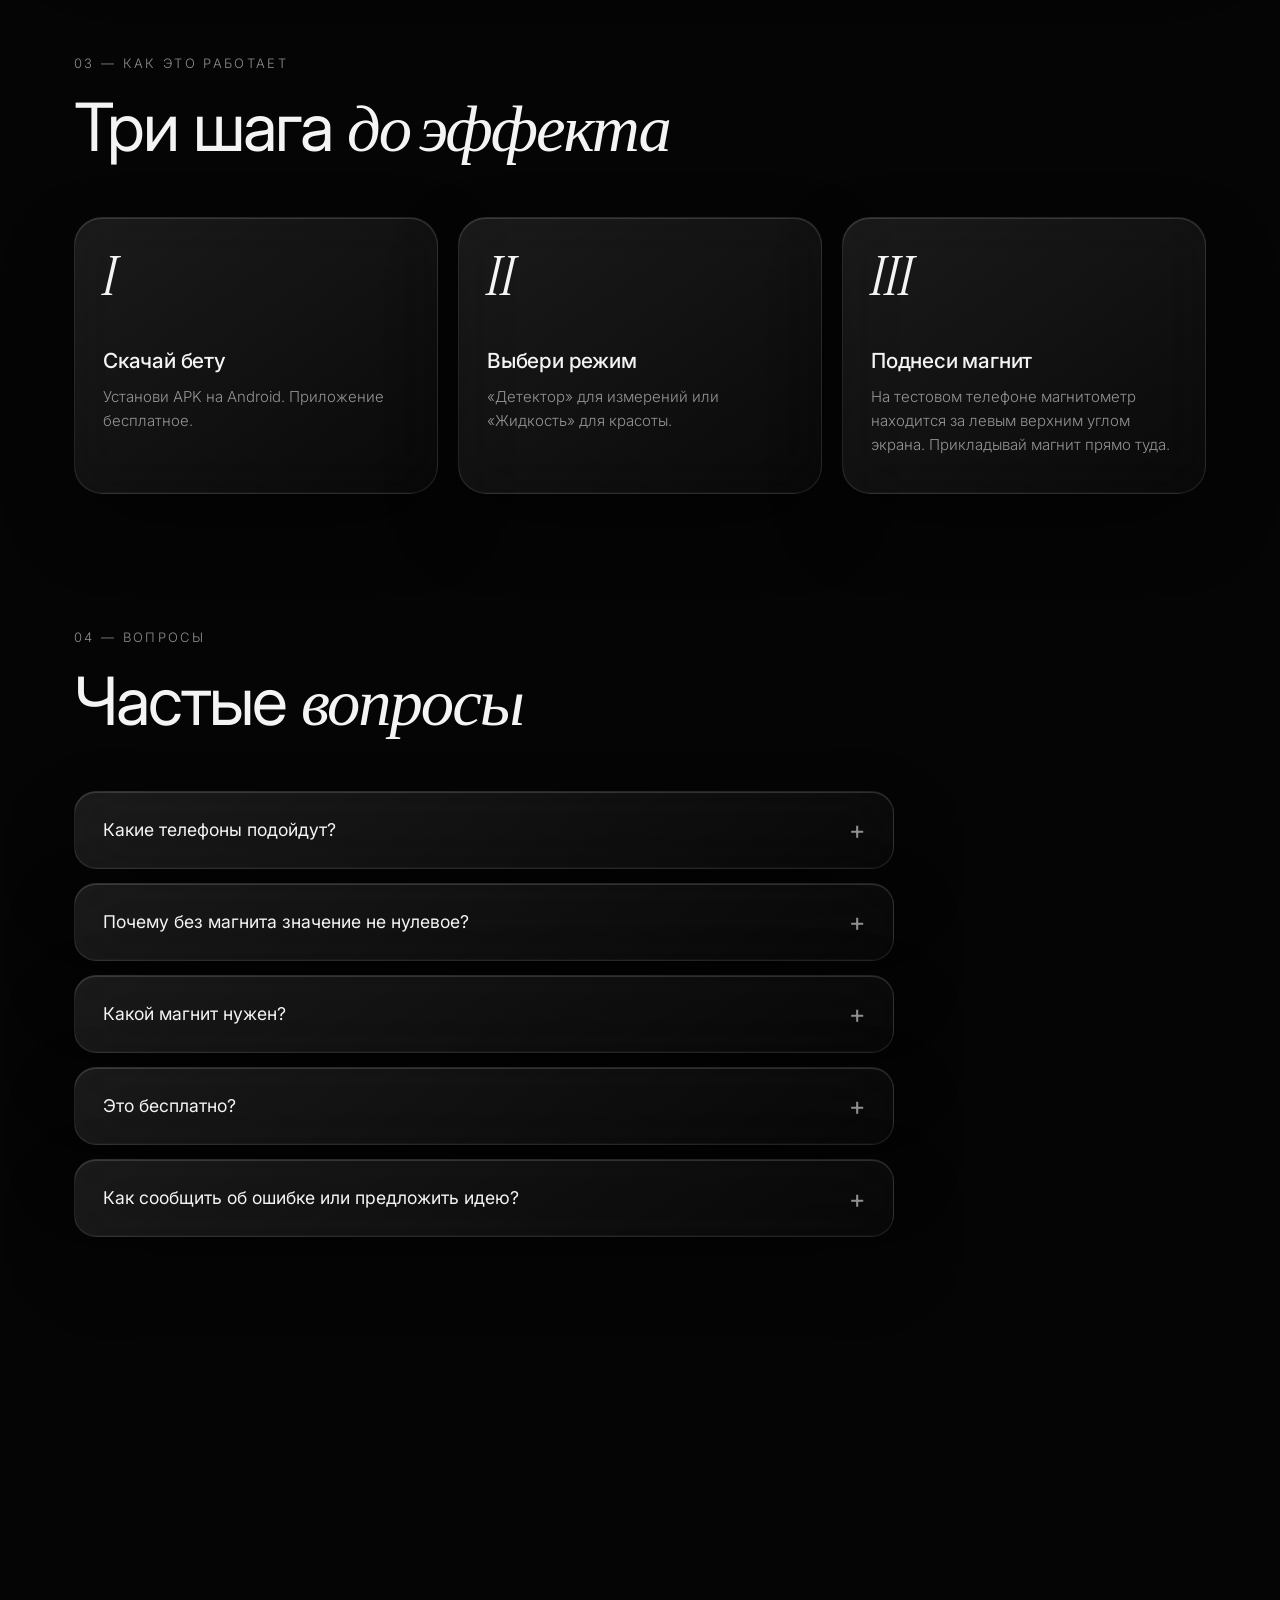
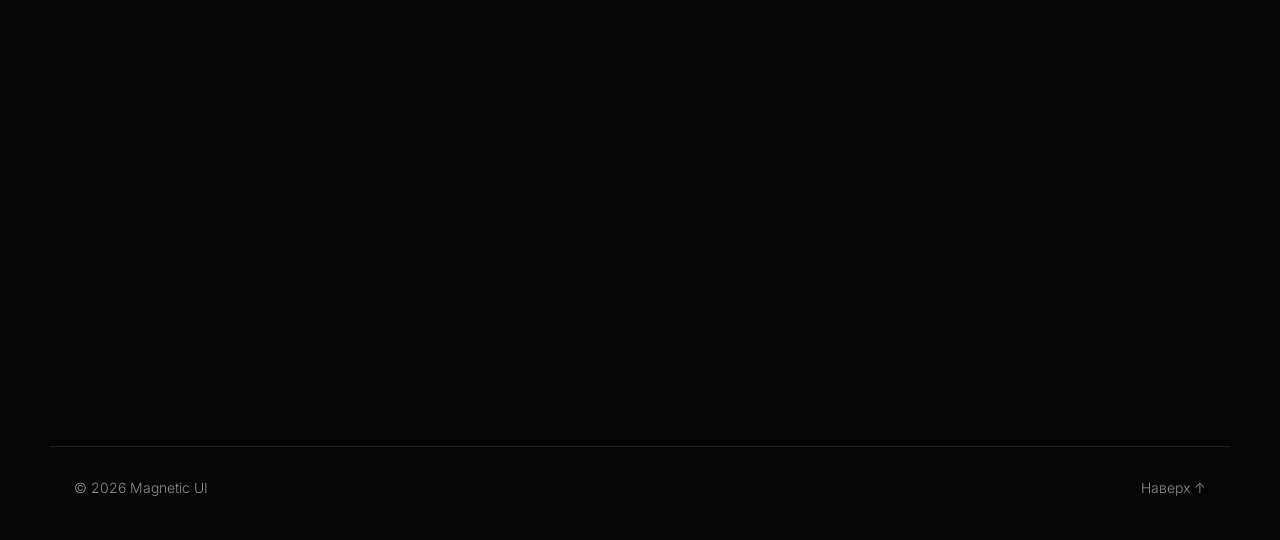
==== commit 132897b5: "Added download page and apk" ====
--- a/index.html
+++ b/index.html
@@ -38,7 +38,7 @@
         <li><a href="#how">Как это работает</a></li>
         <li><a href="#faq">Вопросы</a></li>
       </ul>
-      <a href="#download" class="btn btn-small magnetic"><span>Скачать</span></a>
+      <a href="download.html" class="btn btn-small magnetic"><span>Скачать</span></a>
     </nav>
   </header>
 
@@ -57,7 +57,7 @@
         </p>
 
         <div class="actions reveal" style="--d:.45s">
-          <a href="#download" class="btn btn-solid magnetic"><span>Скачать бету</span></a>
+          <a href="download.html" class="btn btn-solid magnetic"><span>Скачать бету</span></a>
           <a href="#demo" class="btn btn-ghost magnetic"><span>Попробовать демо</span></a>
         </div>
 
@@ -243,8 +243,7 @@
         <p>Для Android. Бесплатно. Помоги сделать приложение лучше — напиши, что понравилось и что сломалось.</p>
 
         <div class="actions">
-          <!-- ЗАМЕНИ ссылку на свою: GitHub Releases, RuStore или Google Play -->
-          <a href="https://github.com/ВАШ_ЛОГИН/ВАШ_РЕПОЗИТОРИЙ/releases/latest" class="btn btn-solid btn-big magnetic" id="apk"><span>Скачать APK</span></a>
+          <a href="download.html" class="btn btn-solid btn-big magnetic" id="apk"><span>Скачать APK</span></a>
           <a href="mailto:ila491501@gmail.com?subject=Magnetic%20UI%20—%20отзыв" class="btn btn-ghost btn-big magnetic"><span>Оставить отзыв</span></a>
         </div>
 
